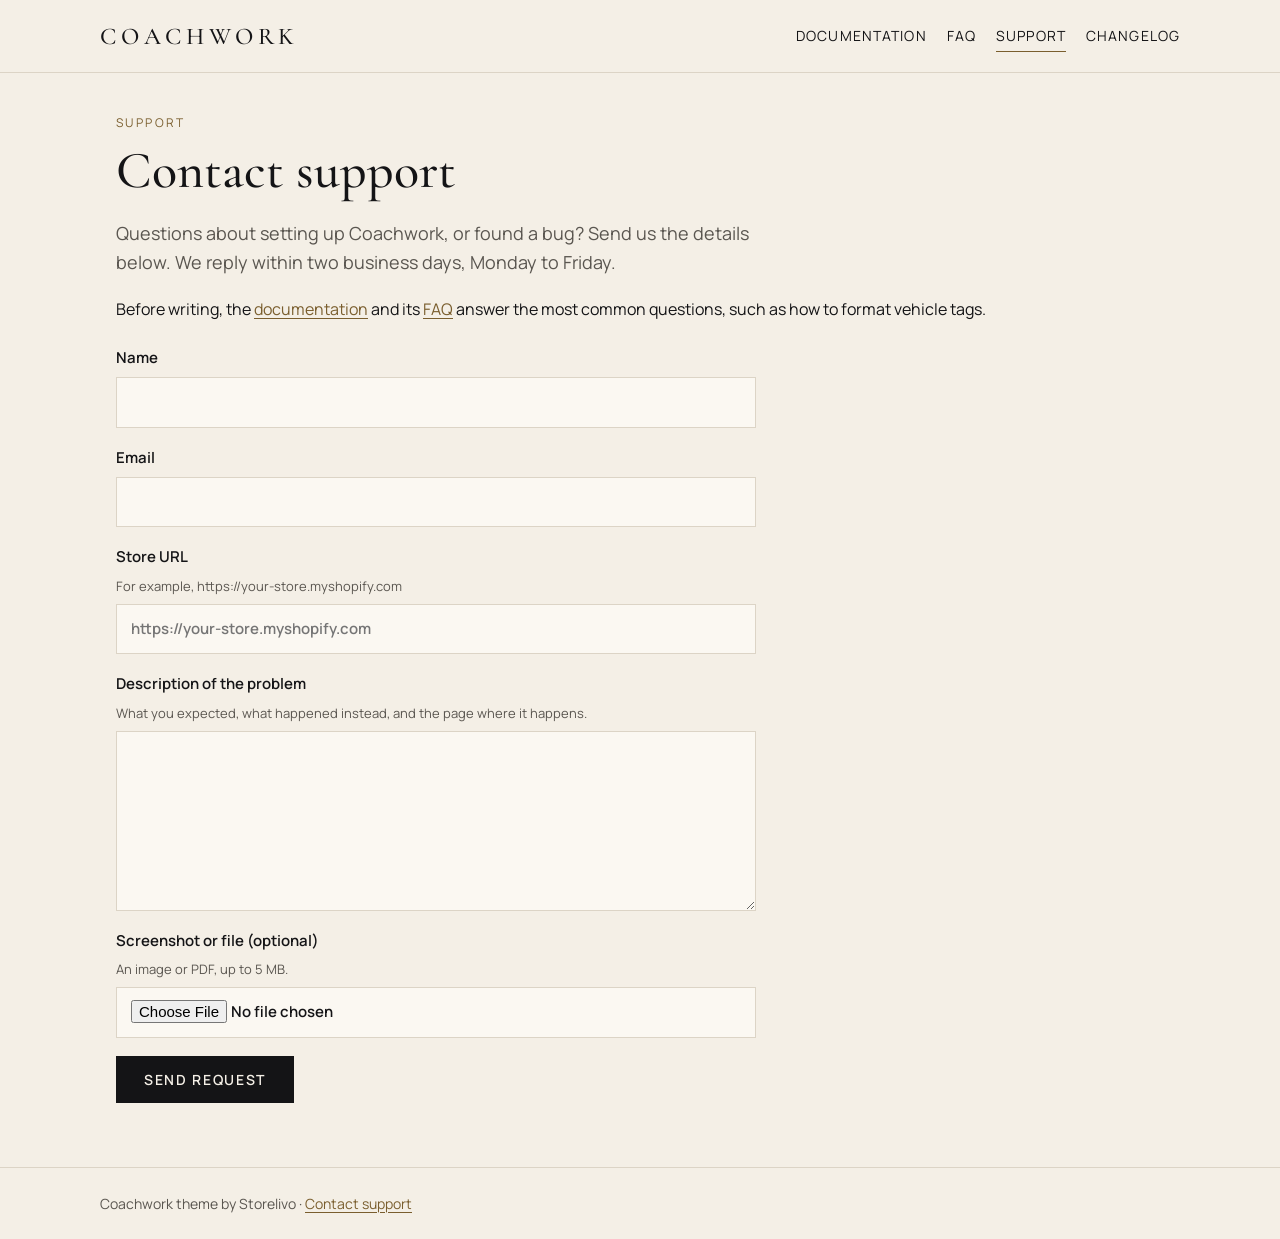
==== support.html @ f3afee94 "Coachwork documentation, FAQ, support form and changelog Co-Authored-By: Claude Opus 5.5 <noreply@an" ====
<!doctype html>
<html lang="en">
<head>
  <meta charset="utf-8">
  <meta name="viewport" content="width=device-width, initial-scale=1">
  <title>Coachwork support</title>
  <meta name="description" content="Contact Coachwork theme support. We reply within two business days.">
  <link rel="preconnect" href="https://fonts.googleapis.com">
  <link rel="preconnect" href="https://fonts.gstatic.com" crossorigin>
  <link href="https://fonts.googleapis.com/css2?family=Cormorant+Garamond:wght@500&family=IBM+Plex+Mono&family=Manrope:wght@400;600&display=swap" rel="stylesheet">
  <link rel="stylesheet" href="style.css">
</head>
<body>
<a class="skip" href="#content">Skip to content</a>
<header class="site">
  <div class="inner">
    <a class="brand" href="./">Coachwork</a>
    <nav class="top" aria-label="Main">
      <a href="./">Documentation</a>
      <a href="./#faq">FAQ</a>
      <a href="support.html" aria-current="page">Support</a>
      <a href="changelog.html">Changelog</a>
    </nav>
  </div>
</header>

<main id="content">
  <p class="eyebrow">Support</p>
  <h1>Contact support</h1>
  <p class="lede">Questions about setting up Coachwork, or found a bug? Send us the details below. We reply within two business days, Monday to Friday.</p>
  <p>Before writing, the <a href="./">documentation</a> and its <a href="./#faq">FAQ</a> answer the most common questions, such as how to format vehicle tags.</p>

  <form class="support" action="https://formsubmit.co/thakorrahul285@gmail.com" method="POST" enctype="multipart/form-data">
    <input type="hidden" name="_subject" value="Coachwork support request">
    <input type="hidden" name="_template" value="table">
    <input type="hidden" name="_next" value="https://rahul100897.github.io/coachwork-docs/thanks.html">
    <input type="hidden" name="_autoresponse" value="Thanks for contacting Coachwork support. We've received your request and will reply within two business days (Monday to Friday). If you think of anything else, such as a screenshot or the page where the problem happens, reply to this email.">
    <input type="text" name="_honey" style="display:none" tabindex="-1" autocomplete="off" aria-hidden="true">

    <label>Name
      <input type="text" name="name" autocomplete="name" required>
    </label>
    <label>Email
      <input type="email" name="email" autocomplete="email" required>
    </label>
    <label>Store URL
      <span class="hint">For example, https://your-store.myshopify.com</span>
      <input type="url" name="store_url" placeholder="https://your-store.myshopify.com" required>
    </label>
    <label>Description of the problem
      <span class="hint">What you expected, what happened instead, and the page where it happens.</span>
      <textarea name="message" required></textarea>
    </label>
    <label>Screenshot or file (optional)
      <span class="hint">An image or PDF, up to 5 MB.</span>
      <input type="file" name="attachment" accept="image/*,.pdf">
    </label>
    <button type="submit">Send request</button>
  </form>
</main>

<footer class="site">
  <div class="inner">Coachwork theme by Storelivo · <a href="support.html">Contact support</a></div>
</footer>
</body>
</html>
---- style.css ----
:root {
  --bg: #f4efe6;
  --surface: #fbf8f2;
  --ink: #141416;
  --muted: #5a5650;
  --accent: #7a5e2e;
  --border: #dcd4c6;
  --serif: "Cormorant Garamond", Georgia, serif;
  --sans: "Manrope", system-ui, -apple-system, sans-serif;
  --mono: "IBM Plex Mono", ui-monospace, monospace;
}

@media (prefers-color-scheme: dark) {
  :root {
    --bg: #0a0a0b;
    --surface: #141416;
    --ink: #f4efe6;
    --muted: #b3ab9f;
    --accent: #c9a86a;
    --border: #2a2a2e;
  }
}

* { box-sizing: border-box; }

body {
  margin: 0;
  background: var(--bg);
  color: var(--ink);
  font: 16px/1.65 var(--sans);
}

a { color: var(--accent); text-underline-offset: 0.2em; }
a:focus-visible, button:focus-visible, input:focus-visible, textarea:focus-visible, summary:focus-visible {
  outline: 2px solid var(--accent);
  outline-offset: 2px;
}

.skip { position: absolute; left: -999px; }
.skip:focus { left: 16px; top: 16px; background: var(--surface); padding: 8px 12px; }

header.site {
  border-bottom: 1px solid var(--border);
  padding: 20px 16px;
}
header.site .inner, main, footer.site .inner { max-width: 1080px; margin: 0 auto; }
header.site .inner { display: flex; flex-wrap: wrap; gap: 12px 24px; align-items: center; justify-content: space-between; }
.brand { font: 500 1.5rem var(--serif); letter-spacing: 0.2em; text-transform: uppercase; color: var(--ink); text-decoration: none; }
nav.top { display: flex; gap: 20px; flex-wrap: wrap; }
nav.top a { color: var(--ink); text-decoration: none; font-size: 0.875rem; letter-spacing: 0.08em; text-transform: uppercase; padding: 4px 0; }
nav.top a[aria-current="page"] { border-bottom: 1px solid var(--accent); }

main { padding: 40px 16px 64px; }
.layout { display: grid; grid-template-columns: 220px minmax(0, 1fr); gap: 48px; }
@media (max-width: 800px) { .layout { grid-template-columns: 1fr; gap: 24px; } }

aside.toc { position: sticky; top: 24px; align-self: start; font-size: 0.875rem; }
aside.toc ol { list-style: none; margin: 0; padding: 0; display: grid; gap: 6px; }
aside.toc a { color: var(--muted); text-decoration: none; }
aside.toc a:hover { color: var(--ink); }
@media (max-width: 800px) { aside.toc { position: static; border: 1px solid var(--border); padding: 16px; background: var(--surface); } }

h1, h2, h3 { font-family: var(--serif); font-weight: 500; line-height: 1.15; }
h1 { font-size: clamp(2.25rem, 5vw, 3.25rem); margin: 0 0 12px; }
h2 { font-size: 2rem; margin: 56px 0 12px; padding-top: 8px; border-top: 1px solid var(--border); }
h3 { font-size: 1.375rem; margin: 28px 0 8px; }
.lede { color: var(--muted); font-size: 1.125rem; max-width: 60ch; }
.eyebrow { color: var(--accent); font-size: 0.75rem; letter-spacing: 0.2em; text-transform: uppercase; margin: 0 0 8px; }

code, kbd { font-family: var(--mono); font-size: 0.875em; background: var(--surface); border: 1px solid var(--border); padding: 1px 5px; }
pre { background: var(--surface); border: 1px solid var(--border); padding: 14px 16px; overflow-x: auto; }
pre code { border: 0; padding: 0; background: none; }

table { width: 100%; border-collapse: collapse; font-size: 0.9375rem; margin: 12px 0; }
th, td { text-align: left; vertical-align: top; padding: 10px 12px; border-bottom: 1px solid var(--border); }
th { font-weight: 600; }
.table-wrap { overflow-x: auto; }

.note { border-left: 3px solid var(--accent); background: var(--surface); padding: 12px 16px; margin: 16px 0; }

details { border-bottom: 1px solid var(--border); padding: 12px 0; }
summary { cursor: pointer; font-weight: 600; min-height: 24px; }
details p, details ul { margin: 8px 0 0; }

form.support { display: grid; gap: 18px; max-width: 640px; margin-top: 24px; }
form.support label { display: grid; gap: 6px; font-weight: 600; font-size: 0.9375rem; }
form.support .hint { font-weight: 400; color: var(--muted); font-size: 0.8125rem; }
form.support input, form.support textarea {
  font: inherit; color: var(--ink); background: var(--surface);
  border: 1px solid var(--border); padding: 12px 14px; min-height: 44px; width: 100%;
}
form.support textarea { min-height: 180px; resize: vertical; }
form.support button {
  justify-self: start; font: 600 0.875rem var(--sans); letter-spacing: 0.12em; text-transform: uppercase;
  background: var(--ink); color: var(--bg); border: 0; padding: 14px 28px; min-height: 44px; cursor: pointer;
}

footer.site { border-top: 1px solid var(--border); padding: 24px 16px; color: var(--muted); font-size: 0.875rem; }
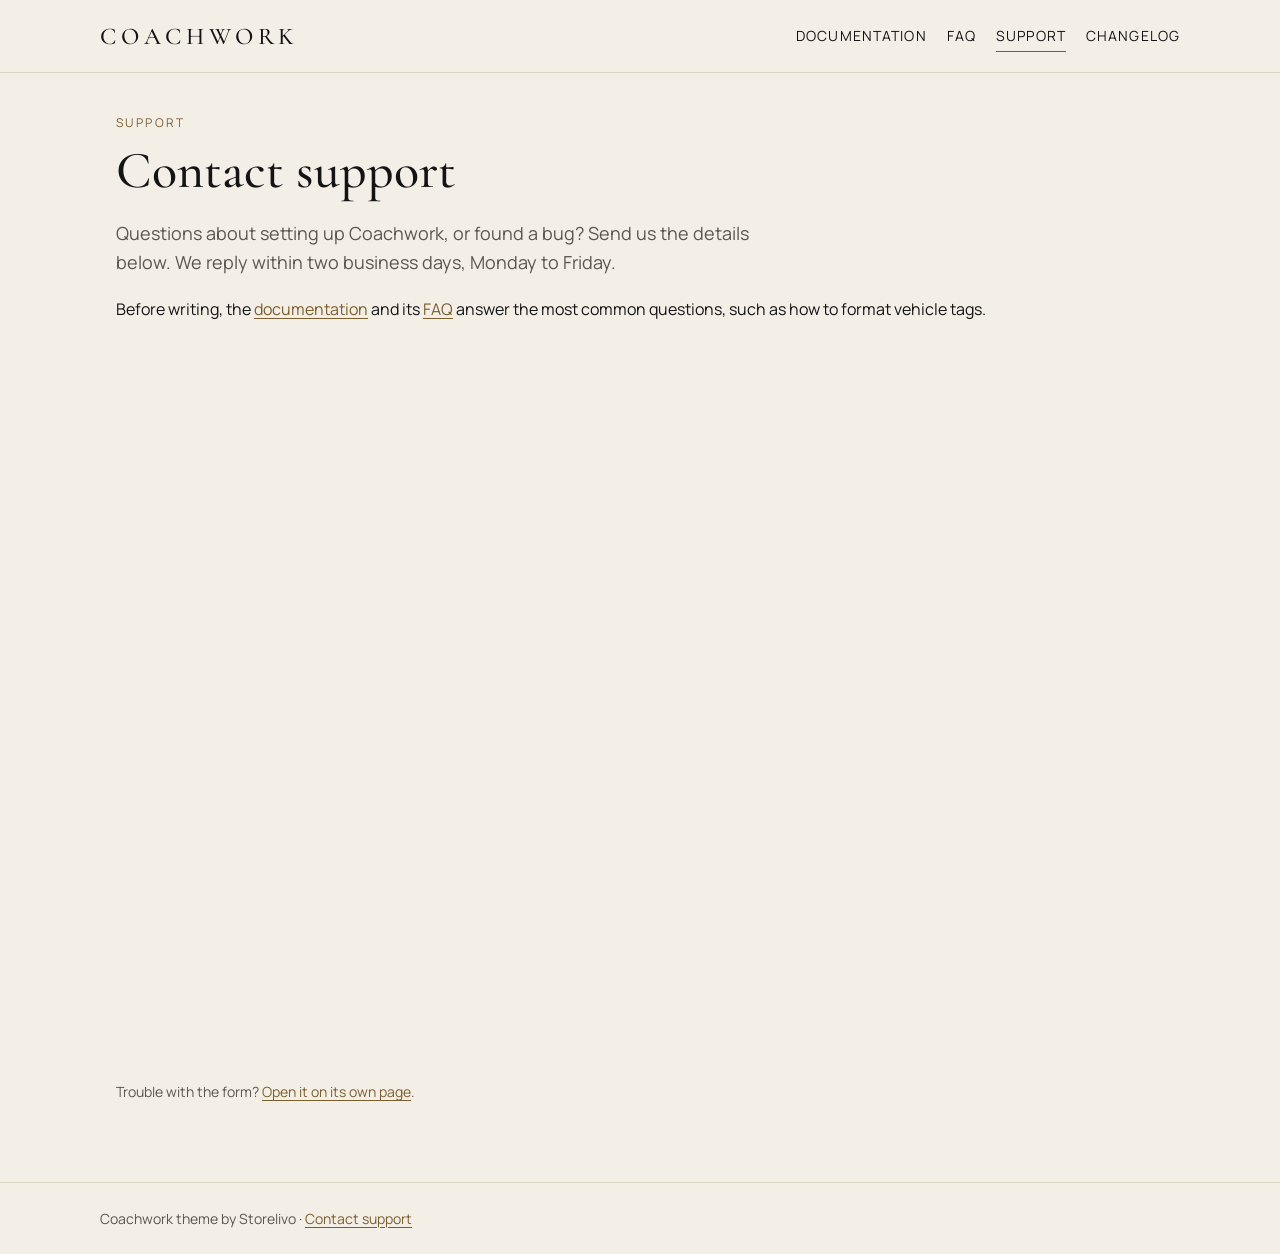
==== commit 98130094: "Support form on Tally (FormSubmit is unreachable) Co-Authored-By: Claude Opus 5.5 <noreply@anthropic" ====
--- a/support.html
+++ b/support.html
@@ -30,33 +30,24 @@
   <p class="lede">Questions about setting up Coachwork, or found a bug? Send us the details below. We reply within two business days, Monday to Friday.</p>
   <p>Before writing, the <a href="./">documentation</a> and its <a href="./#faq">FAQ</a> answer the most common questions, such as how to format vehicle tags.</p>
 
-  <form class="support" action="https://formsubmit.co/thakorrahul285@gmail.com" method="POST" enctype="multipart/form-data">
-    <input type="hidden" name="_subject" value="Coachwork support request">
-    <input type="hidden" name="_template" value="table">
-    <input type="hidden" name="_next" value="https://rahul100897.github.io/coachwork-docs/thanks.html">
-    <input type="hidden" name="_autoresponse" value="Thanks for contacting Coachwork support. We've received your request and will reply within two business days (Monday to Friday). If you think of anything else, such as a screenshot or the page where the problem happens, reply to this email.">
-    <input type="text" name="_honey" style="display:none" tabindex="-1" autocomplete="off" aria-hidden="true">
-
-    <label>Name
-      <input type="text" name="name" autocomplete="name" required>
-    </label>
-    <label>Email
-      <input type="email" name="email" autocomplete="email" required>
-    </label>
-    <label>Store URL
-      <span class="hint">For example, https://your-store.myshopify.com</span>
-      <input type="url" name="store_url" placeholder="https://your-store.myshopify.com" required>
-    </label>
-    <label>Description of the problem
-      <span class="hint">What you expected, what happened instead, and the page where it happens.</span>
-      <textarea name="message" required></textarea>
-    </label>
-    <label>Screenshot or file (optional)
-      <span class="hint">An image or PDF, up to 5 MB.</span>
-      <input type="file" name="attachment" accept="image/*,.pdf">
-    </label>
-    <button type="submit">Send request</button>
-  </form>
+  <div class="support-form">
+    <iframe data-tally-src="https://tally.so/embed/Kppr6z?alignLeft=1&amp;hideTitle=1&amp;transparentBackground=1&amp;dynamicHeight=1" loading="lazy" width="100%" height="720" title="Coachwork support request form"></iframe>
+    <noscript><p><a href="https://tally.so/r/Kppr6z">Open the support form</a></p></noscript>
+  </div>
+  <p class="hint-line">Trouble with the form? <a href="https://tally.so/r/Kppr6z">Open it on its own page</a>.</p>
+  <script>
+    // Tally's embed script sizes the form to its content; without it, the iframe loads at a fixed height.
+    (function () {
+      var src = 'https://tally.so/widgets/embed.js';
+      function load() {
+        if (typeof Tally !== 'undefined') Tally.loadEmbeds();
+        else document.querySelectorAll('iframe[data-tally-src]:not([src])').forEach(function (f) { f.src = f.dataset.tallySrc; });
+      }
+      var s = document.createElement('script');
+      s.src = src; s.onload = load; s.onerror = load;
+      document.body.appendChild(s);
+    })();
+  </script>
 </main>
 
 <footer class="site">
--- a/style.css
+++ b/style.css
@@ -96,3 +96,7 @@
 }
 
 footer.site { border-top: 1px solid var(--border); padding: 24px 16px; color: var(--muted); font-size: 0.875rem; }
+
+.support-form { max-width: 680px; margin-top: 24px; }
+.support-form iframe { display: block; width: 100%; border: 0; }
+.hint-line { color: var(--muted); font-size: 0.875rem; }
